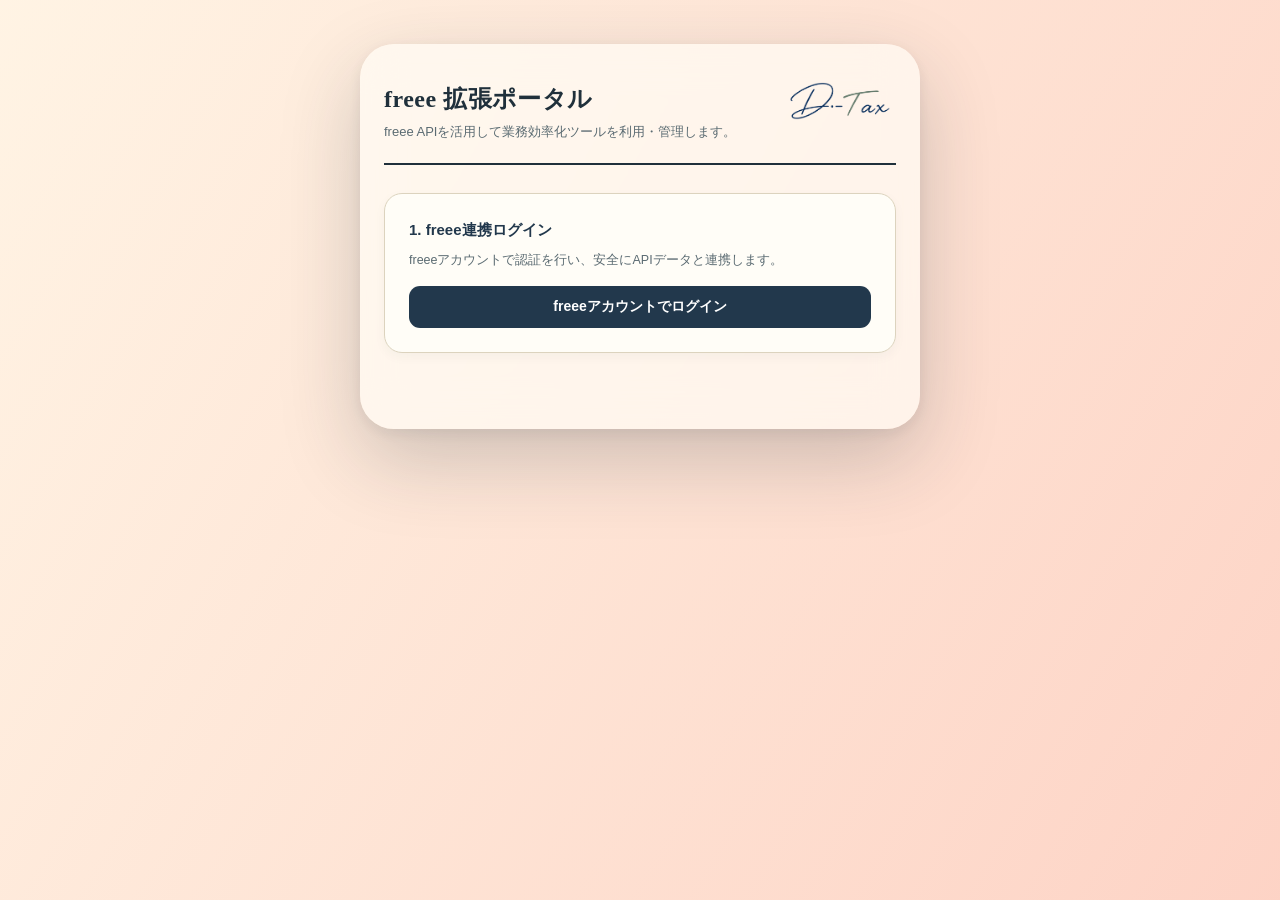
==== app/asset-scan.html @ dd0b2a71 "Add files via upload" ====
<!DOCTYPE html>
<html lang="ja">
<head>
  <meta charset="UTF-8">
  <meta name="viewport" content="width=device-width, initial-scale=1.0">
  <title>固定資産スキャン - freee拡張ポータル</title>
  <link rel="stylesheet" href="../css/common.css">
</head>
<body>
  <div class="bg-gradient"></div>

  <div class="page">
    <header>
      <div>
        <h1>固定資産スキャン</h1>
        <p>対象事業所: <b id="currentCompanyLabel" style="color:var(--ink);">読み込み中...</b></p>
      </div>
      <img src="../images/360097.png" alt="D-Tax" class="header-logo">
    </header>

    <div class="app-header-bar">
      <a href="../index.html" class="btn-nav">← ポータルへ戻る</a>
      <span class="app-tag">使用中：固定資産スキャン</span>
    </div>

    <div class="step-box">
      <div class="step-title">固定資産・減価償却のモレチェック</div>
      <button class="btn-primary" id="runAssetScanBtn" type="button">高額消耗品・資産候補をスキャンする</button>
      <div class="info-box">
        <b>【何を抽出するのか】</b><br>
        10万円以上の購入費用で「消耗品費」として処理されているものや、固定資産台帳への登録漏れ候補を抽出します。
      </div>
    </div>

    <div id="assetLoadingSection" class="loading-box hidden">
      <div class="spinner"></div>
      <div style="font-size: 13px; font-weight: 600; color: var(--navy);">仕訳データをスキャン中...</div>
    </div>

    <div id="assetResultSection" class="hidden">
      <div class="summary">
        <div class="summary-stats">
          <div class="stat"><span class="num danger" id="statAssetCount">0</span><span class="lbl">要確認の資産候補数</span></div>
        </div>
      </div>
      <div style="overflow-x: auto;">
        <table class="all-table">
          <thead>
            <tr><th>発生日</th><th>取引先 / 内容</th><th>金額</th><th>判定理由</th></tr>
          </thead>
          <tbody id="assetTableBody"></tbody>
        </table>
      </div>
    </div>

    <div class="error-box" id="errorBox"></div>
  </div>

  <script>
    (function () {
      "use strict";
      const token = sessionStorage.getItem('access_token');
      const companyId = sessionStorage.getItem('company_id');
      if (!token || !companyId) {
        window.location.href = '../index.html';
        return;
      }
      document.getElementById('currentCompanyLabel').textContent = sessionStorage.getItem('company_name');

      document.getElementById('runAssetScanBtn').addEventListener('click', async () => {
        const btn = document.getElementById('runAssetScanBtn');
        const loading = document.getElementById('assetLoadingSection');
        const result = document.getElementById('assetResultSection');
        result.classList.add('hidden');
        loading.classList.remove('hidden');
        btn.disabled = true;

        await new Promise(r => setTimeout(r, 1200));
        const mockData = [
          { date: '2026-08-15', content: 'ノートPC購入（PC専門店）', amount: '¥ 185,000', reason: '消耗品費で処理されています（10万円以上）' }
        ];
        const tbody = document.getElementById('assetTableBody');
        tbody.innerHTML = '';
        mockData.forEach(row => {
          tbody.innerHTML += `<tr><td>${row.date}</td><td><b>${row.content}</b></td><td>${row.amount}</td><td style="color:var(--red);">${row.reason}</td></tr>`;
        });
        document.getElementById('statAssetCount').textContent = mockData.length + ' 件';
        loading.classList.add('hidden');
        result.classList.remove('hidden');
        btn.disabled = false;
      });
    })();
  </script>
</body>
</html>
---- css/common.css ----
:root {
  --paper: #FAF7EF;
  --paper-deep: #F2EDE0;
  --ink: #20303B;
  --ink-soft: #5B6B72;
  --line: #DCD3BE;
  --line-soft: #EAE3D2;
  --red: #B23A2E;
  --red-soft: #F3E1DD;
  --amber: #A8792A;
  --amber-soft: #F1E6D2;
  --green: #2E6B4E;
  --green-soft: #DFEAE2;
  --navy: #22384C;
  --navy-soft: #2E4A63;
}

* { box-sizing: border-box; }

html, body {
  margin: 0;
  padding: 0;
  background: transparent;
  font-family: "Hiragino Sans", "Yu Gothic Medium", "Yu Gothic", "Meiryo", sans-serif;
  color: var(--ink);
  line-height: 1.6;
  min-height: 100%;
}

.bg-gradient {
  position: fixed;
  top: 0;
  left: 0;
  width: 100vw;
  height: 100vh;
  background: linear-gradient(120deg, #ffecd2 0%, #fcb69f 25%, #a18cd1 50%, #fbc2eb 75%, #8fd3f4 100%);
  background-size: 400% 400%;
  animation: gradientBG 15s ease infinite;
  opacity: 0.6;
  z-index: 1;
  pointer-events: none;
}

@keyframes gradientBG {
  0% { background-position: 0% 50%; }
  50% { background-position: 100% 50%; }
  100% { background-position: 0% 50%; }
}

.page {
  position: relative;
  z-index: 2;
  max-width: 560px;
  margin: 44px auto;
  padding: 36px 24px 56px;
  background: rgba(255, 253, 247, 0.65);
  backdrop-filter: blur(22px);
  -webkit-backdrop-filter: blur(22px);
  border-radius: 34px;
  box-shadow: 0 30px 80px rgba(32, 48, 59, 0.22), 0 4px 16px rgba(32, 48, 59, 0.08);
}

@media (max-width: 560px) {
  .page {
    margin: 0;
    border-radius: 0;
    min-height: 100vh;
    box-shadow: none;
  }
}

header {
  display: flex;
  align-items: flex-start;
  justify-content: space-between;
  gap: 16px;
  padding-bottom: 20px;
  border-bottom: 2px solid var(--ink);
  margin-bottom: 28px;
}

.header-logo {
  flex: none;
  height: 38px;
  width: auto;
  object-fit: contain;
  margin-top: 2px;
}

header h1 {
  font-family: "Hiragino Mincho ProN", "Yu Mincho", "Noto Serif JP", serif;
  font-size: 24px;
  font-weight: 600;
  margin: 0 0 4px;
  letter-spacing: .02em;
}

header p { margin: 0; color: var(--ink-soft); font-size: 13px; }

.step-box {
  background: #FFFDF7;
  border: 1px solid var(--line);
  border-radius: 18px;
  padding: 24px;
  margin-bottom: 20px;
  box-shadow: 0 4px 12px rgba(32, 48, 59, 0.04);
}

.step-title {
  font-weight: 700;
  font-size: 15px;
  margin-bottom: 8px;
  color: var(--navy);
  display: flex;
  align-items: center;
  gap: 8px;
}

.step-desc { font-size: 12.5px; color: var(--ink-soft); margin-bottom: 16px; }

.form-select, .form-input {
  width: 100%;
  padding: 10px;
  border-radius: 11px;
  border: 1px solid var(--line);
  background: #fff;
  font-size: 13.5px;
  color: var(--ink);
  margin-bottom: 12px;
}

.app-grid { display: grid; grid-template-columns: 1fr; gap: 12px; }

.app-card {
  display: flex;
  align-items: center;
  gap: 16px;
  border: 1.5px solid var(--line);
  background: #FFFDF7;
  border-radius: 14px;
  padding: 16px;
  cursor: pointer;
  text-decoration: none;
  transition: all 0.2s ease;
}

.app-card:hover { border-color: var(--navy); background: var(--paper-deep); transform: translateY(-2px); }
.app-card-icon { width: 48px; height: 48px; object-fit: contain; flex: none; }
.app-card-title { font-weight: 700; font-size: 14.5px; color: var(--navy); margin-bottom: 4px; }
.app-card-desc { font-size: 12px; color: var(--ink-soft); }

.app-header-bar {
  display: flex;
  align-items: center;
  justify-content: space-between;
  margin-bottom: 16px;
  flex-wrap: wrap;
  gap: 8px;
}

.btn-primary {
  background: var(--navy);
  color: #fff;
  border: none;
  padding: 12px 22px;
  border-radius: 11px;
  font-size: 14px;
  font-weight: 600;
  cursor: pointer;
  width: 100%;
  text-align: center;
}
.btn-primary:hover { background: var(--navy-soft); }
.btn-primary:disabled { background: var(--ink-soft); opacity: 0.6; cursor: not-allowed; }

.btn-secondary {
  background: #FFFDF7;
  color: var(--navy);
  border: 1.5px solid var(--navy);
  padding: 12px 22px;
  border-radius: 11px;
  font-size: 14px;
  font-weight: 600;
  cursor: pointer;
  width: 100%;
  text-align: center;
}
.btn-secondary:disabled { opacity: 0.6; cursor: not-allowed; }

.btn-nav {
  background: var(--paper-deep);
  border: 1px solid var(--line);
  color: var(--ink-soft);
  font-size: 11.5px;
  padding: 4px 10px;
  border-radius: 8px;
  cursor: pointer;
  text-decoration: none;
  display: inline-block;
}

.app-tag {
  font-size: 11px;
  font-weight: 700;
  color: var(--navy);
  background: var(--paper-deep);
  border: 1px solid var(--line);
  padding: 3px 10px;
  border-radius: 12px;
}

.date-range-grid { display: grid; grid-template-columns: 1fr 1fr; gap: 8px; }
.date-field { display: flex; flex-direction: column; gap: 2px; }
.date-field label { font-size: 10.5px; color: var(--ink-soft); }

.summary {
  display: flex;
  flex-wrap: wrap;
  gap: 12px;
  align-items: center;
  justify-content: space-between;
  margin: 16px 0 12px;
  padding: 12px 16px;
  background: var(--paper-deep);
  border: 1px solid var(--line-soft);
  border-radius: 14px;
}

.summary-stats { display: flex; gap: 16px; flex-wrap: wrap; }
.stat { display: flex; flex-direction: column; }
.stat .num { font-size: 18px; font-weight: 700; font-variant-numeric: tabular-nums; }
.stat .num.danger { color: var(--red); }
.stat .lbl { font-size: 10.5px; color: var(--ink-soft); }

.all-table { width: 100%; border-collapse: collapse; font-size: 12px; margin-top: 6px; }
.all-table th {
  text-align: left;
  font-size: 11px;
  color: var(--ink-soft);
  font-weight: 600;
  border-bottom: 1.5px solid var(--ink);
  padding: 8px;
}
.all-table td { padding: 8px; border-bottom: 1px solid var(--line-soft); vertical-align: top; }

.info-box {
  margin-top: 12px;
  padding: 12px;
  background: var(--paper-deep);
  border-radius: 10px;
  font-size: 12px;
  color: var(--ink-soft);
  line-height: 1.5;
}

.loading-box {
  display: flex;
  flex-direction: column;
  align-items: center;
  gap: 10px;
  padding: 20px 0;
}

.spinner {
  width: 32px;
  height: 32px;
  border: 3px solid var(--line);
  border-top-color: var(--navy);
  border-radius: 50%;
  animation: spin 0.8s linear infinite;
}

@keyframes spin { to { transform: rotate(360deg); } }

.error-box {
  margin-top: 16px;
  border: 1px solid var(--red);
  background: var(--red-soft);
  color: var(--red);
  padding: 12px 16px;
  border-radius: 11px;
  font-size: 13px;
  display: none;
}

.hidden { display: none !important; }
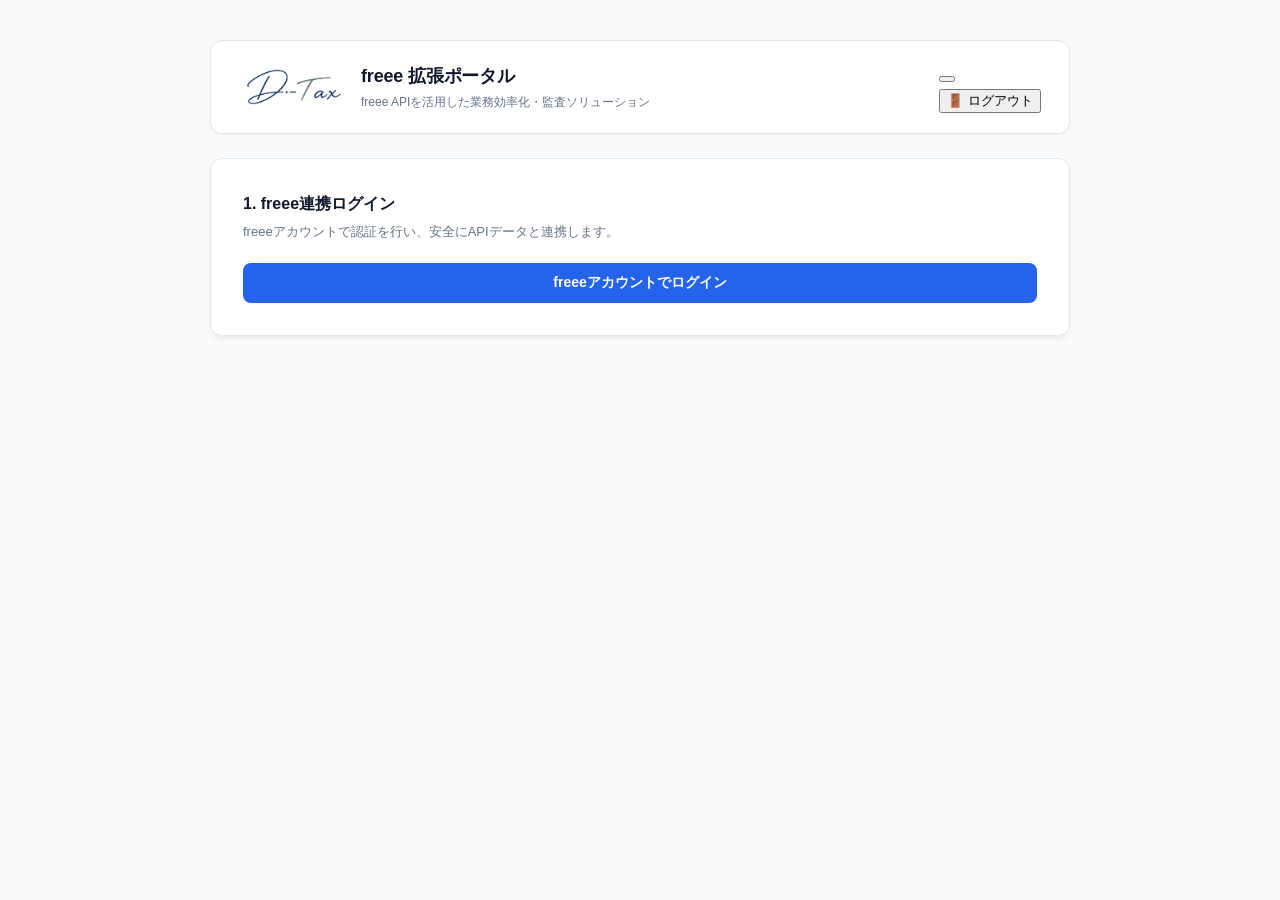
==== commit 638dac6b: "Update asset-scan.html" ====
--- a/app/asset-scan.html
+++ b/app/asset-scan.html
@@ -5,17 +5,117 @@
   <meta name="viewport" content="width=device-width, initial-scale=1.0">
   <title>固定資産スキャン - freee拡張ポータル</title>
   <link rel="stylesheet" href="../css/common.css">
+  <style>
+    .app-header-bar {
+      display: flex;
+      justify-content: space-between;
+      align-items: center;
+      margin-bottom: 24px;
+    }
+    .app-tag {
+      font-size: 12px;
+      color: var(--text-muted);
+      background: var(--surface);
+      border: 1px solid var(--border);
+      padding: 6px 12px;
+      border-radius: 6px;
+    }
+    .info-box {
+      background: var(--primary-light);
+      border: 1px solid rgba(37, 99, 235, 0.2);
+      color: var(--text-main);
+      padding: 14px 16px;
+      border-radius: 8px;
+      font-size: 13px;
+      margin-top: 16px;
+      line-height: 1.6;
+    }
+    .loading-box {
+      text-align: center;
+      padding: 40px;
+      background: var(--surface);
+      border: 1px solid var(--border);
+      border-radius: var(--radius);
+      margin-bottom: 24px;
+      box-shadow: var(--shadow-sm);
+    }
+    .spinner {
+      width: 32px;
+      height: 32px;
+      border: 3px solid var(--border);
+      border-top-color: var(--primary);
+      border-radius: 50%;
+      animation: spin 0.8s linear infinite;
+      margin: 0 auto 12px;
+    }
+    @keyframes spin { to { transform: rotate(360deg); } }
+    .summary {
+      background: var(--surface);
+      border: 1px solid var(--border);
+      border-radius: var(--radius);
+      padding: 20px;
+      margin-bottom: 16px;
+      box-shadow: var(--shadow-sm);
+    }
+    .summary-stats {
+      display: flex;
+      gap: 20px;
+    }
+    .stat .num {
+      font-size: 24px;
+      font-weight: 700;
+      display: block;
+    }
+    .stat .num.danger { color: var(--danger-text); }
+    .stat .lbl {
+      font-size: 12px;
+      color: var(--text-muted);
+    }
+    .all-table {
+      width: 100%;
+      border-collapse: collapse;
+      background: var(--surface);
+      border: 1px solid var(--border);
+      border-radius: var(--radius);
+      overflow: hidden;
+      box-shadow: var(--shadow-sm);
+    }
+    .all-table th, .all-table td {
+      padding: 12px 16px;
+      text-align: left;
+      font-size: 13px;
+      border-bottom: 1px solid var(--border);
+    }
+    .all-table th {
+      background: var(--bg);
+      font-weight: 600;
+      color: var(--text-muted);
+    }
+    .all-table tr:last-child td { border-bottom: none; }
+  </style>
 </head>
 <body>
-  <div class="bg-gradient"></div>
+  <div class="cursor-glow" id="cursorGlow"></div>
+  <div class="cursor-dot" id="cursorDot"></div>
 
   <div class="page">
     <header>
-      <div>
-        <h1>固定資産スキャン</h1>
-        <p>対象事業所: <b id="currentCompanyLabel" style="color:var(--ink);">読み込み中...</b></p>
-      </div>
-      <img src="../images/360097.png" alt="D-Tax" class="header-logo">
+      <div class="header-left">
+        <img src="../images/360097.png" alt="D-Tax Logo" class="header-logo">
+        <div class="header-title-area">
+          <h1>固定資産スキャン</h1>
+          <p>対象事業所: <b id="currentCompanyLabel" style="color:var(--text-main);">読み込み中...</b></p>
+        </div>
+      </div>
+      
+      <div class="menu-container">
+        <button class="hamburger-btn" id="hamburgerBtn" aria-label="メニューを開く" type="button">
+          <span></span><span></span><span></span>
+        </button>
+        <div class="dropdown-menu" id="dropdownMenu">
+          <button class="dropdown-item" id="logoutBtn" type="button"><span>🚪</span> ログアウト</button>
+        </div>
+      </div>
     </header>
 
     <div class="app-header-bar">
@@ -25,16 +125,18 @@
 
     <div class="step-box">
       <div class="step-title">固定資産・減価償却のモレチェック</div>
+      <div class="step-desc">10万円以上の購入費用で「消耗品費」として処理されているものや、固定資産台帳への登録漏れ候補を抽出します。</div>
       <button class="btn-primary" id="runAssetScanBtn" type="button">高額消耗品・資産候補をスキャンする</button>
+      
       <div class="info-box">
         <b>【何を抽出するのか】</b><br>
-        10万円以上の購入費用で「消耗品費」として処理されているものや、固定資産台帳への登録漏れ候補を抽出します。
+        10万円以上の購入費用で「消耗品費」や「工具器具備品」として処理されているデータを検出します。
       </div>
     </div>
 
     <div id="assetLoadingSection" class="loading-box hidden">
       <div class="spinner"></div>
-      <div style="font-size: 13px; font-weight: 600; color: var(--navy);">仕訳データをスキャン中...</div>
+      <div style="font-size: 13px; font-weight: 600; color: var(--text-main);">仕訳データをスキャン中...</div>
     </div>
 
     <div id="assetResultSection" class="hidden">
@@ -59,12 +161,44 @@
   <script>
     (function () {
       "use strict";
+      // カーソル・演出処理
+      const cursorDot = document.getElementById('cursorDot');
+      const cursorGlow = document.getElementById('cursorGlow');
+      let mouseX = 0, mouseY = 0, glowX = 0, glowY = 0;
+      window.addEventListener('mousemove', (e) => {
+        mouseX = e.clientX; mouseY = e.clientY;
+        cursorDot.style.opacity = '1'; cursorGlow.style.opacity = '1';
+        cursorDot.style.left = `${mouseX}px`; cursorDot.style.top = `${mouseY}px`;
+      });
+      function animateGlow() {
+        glowX += (mouseX - glowX) * 0.15; glowY += (mouseY - glowY) * 0.15;
+        cursorGlow.style.left = `${glowX}px`; cursorGlow.style.top = `${glowY}px`;
+        requestAnimationFrame(animateGlow);
+      }
+      animateGlow();
+      window.addEventListener('click', (e) => {
+        const ripple = document.createElement('div');
+        ripple.className = 'ripple-wave';
+        ripple.style.left = `${e.clientX}px`; ripple.style.top = `${e.clientY}px`;
+        document.body.appendChild(ripple);
+        setTimeout(() => ripple.remove(), 800);
+      });
+
+      // ハンバーガーメニュー
+      const hamburgerBtn = document.getElementById('hamburgerBtn');
+      const dropdownMenu = document.getElementById('dropdownMenu');
+      const logoutBtn = document.getElementById('logoutBtn');
+      hamburgerBtn.addEventListener('click', (e) => { e.stopPropagation(); dropdownMenu.classList.toggle('show'); });
+      window.addEventListener('click', () => dropdownMenu.classList.remove('show'));
+      dropdownMenu.addEventListener('click', (e) => e.stopPropagation());
+      logoutBtn.addEventListener('click', () => {
+        if (confirm('ログアウトしますか？')) { sessionStorage.clear(); window.location.href = '../index.html'; }
+      });
+
+      // アプリ固有ロジック
       const token = sessionStorage.getItem('access_token');
       const companyId = sessionStorage.getItem('company_id');
-      if (!token || !companyId) {
-        window.location.href = '../index.html';
-        return;
-      }
+      if (!token || !companyId) { window.location.href = '../index.html'; return; }
       document.getElementById('currentCompanyLabel').textContent = sessionStorage.getItem('company_name');
 
       document.getElementById('runAssetScanBtn').addEventListener('click', async () => {
@@ -75,21 +209,50 @@
         loading.classList.remove('hidden');
         btn.disabled = true;
 
-        await new Promise(r => setTimeout(r, 1200));
-        const mockData = [
-          { date: '2026-08-15', content: 'ノートPC購入（PC専門店）', amount: '¥ 185,000', reason: '消耗品費で処理されています（10万円以上）' }
-        ];
-        const tbody = document.getElementById('assetTableBody');
-        tbody.innerHTML = '';
-        mockData.forEach(row => {
-          tbody.innerHTML += `<tr><td>${row.date}</td><td><b>${row.content}</b></td><td>${row.amount}</td><td style="color:var(--red);">${row.reason}</td></tr>`;
-        });
-        document.getElementById('statAssetCount').textContent = mockData.length + ' 件';
-        loading.classList.add('hidden');
-        result.classList.remove('hidden');
-        btn.disabled = false;
+        try {
+          const res = await fetch(`https://api.freee.co.jp/api/1/deals?company_id=${companyId}&limit=100`, {
+            headers: { 'Authorization': `Bearer ${token}`, 'accept': 'application/json' }
+          });
+          if (!res.ok) throw new Error(`APIエラー: ${res.status}`);
+          const data = await res.json();
+          const deals = data.deals || [];
+
+          const assetCandidates = [];
+          deals.forEach(d => {
+            d.details.forEach(det => {
+              const accName = det.account_item_name || '';
+              if ((accName.includes('消耗品') || accName.includes('工具器具備品')) && det.amount >= 100000) {
+                assetCandidates.push({
+                  date: d.issue_date,
+                  content: `${d.partner_name || '取引先不明'} (${accName})`,
+                  amount: det.amount,
+                  reason: `${accName}として処理されていますが 10万円以上です（固定資産・一括償却等の検討推奨）`
+                });
+              }
+            });
+          });
+
+          const tbody = document.getElementById('assetTableBody');
+          tbody.innerHTML = '';
+          if (assetCandidates.length === 0) {
+            tbody.innerHTML = '<tr><td colspan="4" style="text-align:center; color:var(--text-muted);">高額な消耗品費等の資産候補は見つかりませんでした。</td></tr>';
+          } else {
+            assetCandidates.forEach(row => {
+              tbody.innerHTML += `<tr><td>${row.date}</td><td><b>${row.content}</b></td><td>¥ ${row.amount.toLocaleString()}</td><td style="color:var(--danger-text);">${row.reason}</td></tr>`;
+            });
+          }
+
+          document.getElementById('statAssetCount').textContent = assetCandidates.length + ' 件';
+          loading.classList.add('hidden');
+          result.classList.remove('hidden');
+        } catch (err) {
+          alert('データ取得に失敗しました: ' + err.message);
+          loading.classList.add('hidden');
+        } finally {
+          btn.disabled = false;
+        }
       });
     })();
   </script>
 </body>
-</html>+</html>
--- a/css/common.css
+++ b/css/common.css
@@ -1,286 +1,329 @@
 :root {
-  --paper: #FAF7EF;
-  --paper-deep: #F2EDE0;
-  --ink: #20303B;
-  --ink-soft: #5B6B72;
-  --line: #DCD3BE;
-  --line-soft: #EAE3D2;
-  --red: #B23A2E;
-  --red-soft: #F3E1DD;
-  --amber: #A8792A;
-  --amber-soft: #F1E6D2;
-  --green: #2E6B4E;
-  --green-soft: #DFEAE2;
-  --navy: #22384C;
-  --navy-soft: #2E4A63;
-}
-
-* { box-sizing: border-box; }
+  --bg: #F8FAFC;
+  --surface: #FFFFFF;
+  --border: #E2E8F0;
+  --border-hover: #CBD5E1;
+  --text-main: #0F172A;
+  --text-muted: #64748B;
+  --primary: #2563EB;
+  --primary-hover: #1D4ED8;
+  --primary-light: #EFF6FF;
+  --danger-bg: #FEF2F2;
+  --danger-border: #FCA5A5;
+  --danger-text: #DC2626;
+  --radius: 12px;
+  --shadow-sm: 0 1px 2px 0 rgba(0, 0, 0, 0.05);
+  --shadow-md: 0 4px 6px -1px rgba(0, 0, 0, 0.05), 0 2px 4px -2px rgba(0, 0, 0, 0.05);
+  --shadow-lg: 0 10px 15px -3px rgba(0, 0, 0, 0.05), 0 4px 6px -4px rgba(0, 0, 0, 0.05);
+}
+
+* {
+  box-sizing: border-box;
+}
 
 html, body {
   margin: 0;
   padding: 0;
-  background: transparent;
-  font-family: "Hiragino Sans", "Yu Gothic Medium", "Yu Gothic", "Meiryo", sans-serif;
-  color: var(--ink);
+  background-color: var(--bg);
+  font-family: -apple-system, BlinkMacSystemFont, "Segoe UI", Roboto, "Helvetica Neue", Arial, "Hiragino Sans", "Meiryo", sans-serif;
+  color: var(--text-main);
   line-height: 1.6;
-  min-height: 100%;
-}
-
-.bg-gradient {
+  min-height: 100vh;
+  overflow-x: hidden;
+}
+
+/* 後ろから2番目の背面に配置する虹色ブラー */
+.cursor-glow {
   position: fixed;
   top: 0;
   left: 0;
-  width: 100vw;
-  height: 100vh;
-  background: linear-gradient(120deg, #ffecd2 0%, #fcb69f 25%, #a18cd1 50%, #fbc2eb 75%, #8fd3f4 100%);
-  background-size: 400% 400%;
-  animation: gradientBG 15s ease infinite;
-  opacity: 0.6;
-  z-index: 1;
+  width: 200px;
+  height: 200px;
+  background: radial-gradient(
+    circle,
+    rgba(255, 105, 180, 0.5) 0%,
+    rgba(161, 140, 209, 0.45) 40%,
+    rgba(135, 206, 250, 0.45) 70%,
+    transparent 85%
+  );
+  border-radius: 50%;
+  filter: blur(40px);
   pointer-events: none;
-}
-
-@keyframes gradientBG {
-  0% { background-position: 0% 50%; }
-  50% { background-position: 100% 50%; }
-  100% { background-position: 0% 50%; }
+  z-index: 1; /* 背景（body）のすぐ上、コンテンツ（z-index: 2以上）の下 */
+  transform: translate(-50%, -50%);
+  opacity: 0;
+  transition: opacity 0.3s ease;
+}
+
+/* クリック時に広がるリッチな波紋エフェクト */
+.ripple-wave {
+  position: fixed;
+  top: 0;
+  left: 0;
+  width: 150px;
+  height: 150px;
+  background: radial-gradient(
+    circle,
+    rgba(255, 182, 193, 0.65) 0%,
+    rgba(251, 194, 235, 0.6) 25%,
+    rgba(161, 140, 209, 0.55) 50%,
+    rgba(143, 211, 244, 0.55) 70%,
+    transparent 85%
+  );
+  border-radius: 50%;
+  filter: blur(25px);
+  pointer-events: none;
+  z-index: 3;
+  transform: translate(-50%, -50%);
+  animation: waveAnimation 0.8s cubic-bezier(0.1, 0.8, 0.3, 1) forwards;
+}
+
+@keyframes waveAnimation {
+  0% {
+    width: 50px;
+    height: 50px;
+    opacity: 0.95;
+  }
+  100% {
+    width: 350px;
+    height: 350px;
+    opacity: 0;
+  }
+}
+
+/* カスタムカーソル（◎の形） */
+.cursor-dot {
+  position: fixed;
+  top: 0;
+  left: 0;
+  width: 24px;
+  height: 24px;
+  border: 2px solid #333;
+  border-radius: 50%;
+  pointer-events: none;
+  z-index: 9999;
+  transform: translate(-50%, -50%);
+  display: flex;
+  justify-content: center;
+  align-items: center;
+  opacity: 0;
+  transition: opacity 0.3s;
+}
+.cursor-dot::after {
+  content: "";
+  width: 6px;
+  height: 6px;
+  background-color: #333;
+  border-radius: 50%;
 }
 
 .page {
   position: relative;
-  z-index: 2;
-  max-width: 560px;
-  margin: 44px auto;
-  padding: 36px 24px 56px;
-  background: rgba(255, 253, 247, 0.65);
-  backdrop-filter: blur(22px);
-  -webkit-backdrop-filter: blur(22px);
-  border-radius: 34px;
-  box-shadow: 0 30px 80px rgba(32, 48, 59, 0.22), 0 4px 16px rgba(32, 48, 59, 0.08);
-}
-
-@media (max-width: 560px) {
+  z-index: 2; /* 虹色ブラー（z-index: 1）の上、UIコンテンツを明確に前面に配置 */
+  max-width: 900px;
+  margin: 40px auto;
+  padding: 0 20px 60px;
+}
+
+@media (max-width: 768px) {
   .page {
-    margin: 0;
-    border-radius: 0;
-    min-height: 100vh;
-    box-shadow: none;
+    margin: 20px auto;
   }
 }
 
+/* ヘッダー */
 header {
   display: flex;
-  align-items: flex-start;
+  align-items: center;
   justify-content: space-between;
-  gap: 16px;
-  padding-bottom: 20px;
-  border-bottom: 2px solid var(--ink);
-  margin-bottom: 28px;
+  background: var(--surface);
+  border: 1px solid var(--border);
+  border-radius: var(--radius);
+  padding: 20px 28px;
+  margin-bottom: 24px;
+  box-shadow: var(--shadow-sm);
+}
+
+.header-left {
+  display: flex;
+  align-items: center;
+  gap: 14px;
 }
 
 .header-logo {
-  flex: none;
-  height: 38px;
+  height: 36px;
   width: auto;
   object-fit: contain;
-  margin-top: 2px;
-}
-
-header h1 {
-  font-family: "Hiragino Mincho ProN", "Yu Mincho", "Noto Serif JP", serif;
-  font-size: 24px;
-  font-weight: 600;
-  margin: 0 0 4px;
-  letter-spacing: .02em;
-}
-
-header p { margin: 0; color: var(--ink-soft); font-size: 13px; }
-
+}
+
+.header-title-area h1 {
+  font-size: 18px;
+  font-weight: 700;
+  margin: 0 0 2px;
+  color: var(--text-main);
+  letter-spacing: -0.01em;
+}
+
+.header-title-area p {
+  margin: 0;
+  color: var(--text-muted);
+  font-size: 12px;
+}
+
+/* ナビゲーションボタン */
+.btn-nav {
+  background: var(--surface);
+  border: 1px solid var(--border);
+  color: var(--text-muted);
+  font-size: 12px;
+  padding: 6px 12px;
+  border-radius: 6px;
+  cursor: pointer;
+  text-decoration: none;
+  display: inline-flex;
+  align-items: center;
+  gap: 4px;
+  font-weight: 500;
+  transition: all 0.2s;
+}
+
+.btn-nav:hover {
+  background: var(--bg);
+  color: var(--text-main);
+  border-color: var(--border-hover);
+}
+
+/* ステップ・ボックス（メインカード） */
 .step-box {
-  background: #FFFDF7;
-  border: 1px solid var(--line);
-  border-radius: 18px;
-  padding: 24px;
-  margin-bottom: 20px;
-  box-shadow: 0 4px 12px rgba(32, 48, 59, 0.04);
+  background: var(--surface);
+  border: 1px solid var(--border);
+  border-radius: var(--radius);
+  padding: 32px;
+  margin-bottom: 24px;
+  box-shadow: var(--shadow-md);
 }
 
 .step-title {
   font-weight: 700;
-  font-size: 15px;
-  margin-bottom: 8px;
-  color: var(--navy);
+  font-size: 16px;
+  margin-bottom: 6px;
+  color: var(--text-main);
   display: flex;
   align-items: center;
   gap: 8px;
 }
 
-.step-desc { font-size: 12.5px; color: var(--ink-soft); margin-bottom: 16px; }
-
+.step-desc {
+  font-size: 13px;
+  color: var(--text-muted);
+  margin-bottom: 20px;
+}
+
+/* フォーム要素 */
 .form-select, .form-input {
   width: 100%;
-  padding: 10px;
-  border-radius: 11px;
-  border: 1px solid var(--line);
-  background: #fff;
-  font-size: 13.5px;
-  color: var(--ink);
-  margin-bottom: 12px;
-}
-
-.app-grid { display: grid; grid-template-columns: 1fr; gap: 12px; }
-
-.app-card {
-  display: flex;
-  align-items: center;
-  gap: 16px;
-  border: 1.5px solid var(--line);
-  background: #FFFDF7;
-  border-radius: 14px;
-  padding: 16px;
-  cursor: pointer;
-  text-decoration: none;
-  transition: all 0.2s ease;
-}
-
-.app-card:hover { border-color: var(--navy); background: var(--paper-deep); transform: translateY(-2px); }
-.app-card-icon { width: 48px; height: 48px; object-fit: contain; flex: none; }
-.app-card-title { font-weight: 700; font-size: 14.5px; color: var(--navy); margin-bottom: 4px; }
-.app-card-desc { font-size: 12px; color: var(--ink-soft); }
-
-.app-header-bar {
-  display: flex;
-  align-items: center;
-  justify-content: space-between;
+  padding: 10px 14px;
+  border-radius: 8px;
+  border: 1px solid var(--border);
+  background: var(--surface);
+  font-size: 14px;
+  color: var(--text-main);
   margin-bottom: 16px;
-  flex-wrap: wrap;
-  gap: 8px;
-}
-
+  transition: border-color 0.2s, box-shadow 0.2s;
+}
+
+.form-select:focus, .form-input:focus {
+  outline: none;
+  border-color: var(--primary);
+  box-shadow: 0 0 0 3px rgba(37, 99, 235, 0.1);
+}
+
+/* ボタン類 */
 .btn-primary {
-  background: var(--navy);
+  background: var(--primary);
   color: #fff;
   border: none;
-  padding: 12px 22px;
-  border-radius: 11px;
+  padding: 11px 20px;
+  border-radius: 8px;
   font-size: 14px;
   font-weight: 600;
   cursor: pointer;
   width: 100%;
   text-align: center;
-}
-.btn-primary:hover { background: var(--navy-soft); }
-.btn-primary:disabled { background: var(--ink-soft); opacity: 0.6; cursor: not-allowed; }
-
-.btn-secondary {
-  background: #FFFDF7;
-  color: var(--navy);
-  border: 1.5px solid var(--navy);
-  padding: 12px 22px;
-  border-radius: 11px;
-  font-size: 14px;
-  font-weight: 600;
-  cursor: pointer;
-  width: 100%;
-  text-align: center;
-}
-.btn-secondary:disabled { opacity: 0.6; cursor: not-allowed; }
-
-.btn-nav {
-  background: var(--paper-deep);
-  border: 1px solid var(--line);
-  color: var(--ink-soft);
-  font-size: 11.5px;
-  padding: 4px 10px;
-  border-radius: 8px;
+  transition: background 0.2s, box-shadow 0.2s;
+  box-shadow: var(--shadow-sm);
+}
+
+.btn-primary:hover {
+  background: var(--primary-hover);
+  box-shadow: var(--shadow-md);
+}
+
+/* アプリ一覧グリッド */
+.app-grid {
+  display: grid;
+  grid-template-columns: 1fr;
+  gap: 14px;
+  margin-top: 16px;
+}
+
+.app-card {
+  display: flex;
+  align-items: center;
+  gap: 18px;
+  border: 1px solid var(--border);
+  background: var(--surface);
+  border-radius: 10px;
+  padding: 18px 20px;
   cursor: pointer;
   text-decoration: none;
-  display: inline-block;
-}
-
-.app-tag {
-  font-size: 11px;
-  font-weight: 700;
-  color: var(--navy);
-  background: var(--paper-deep);
-  border: 1px solid var(--line);
-  padding: 3px 10px;
-  border-radius: 12px;
-}
-
-.date-range-grid { display: grid; grid-template-columns: 1fr 1fr; gap: 8px; }
-.date-field { display: flex; flex-direction: column; gap: 2px; }
-.date-field label { font-size: 10.5px; color: var(--ink-soft); }
-
-.summary {
-  display: flex;
-  flex-wrap: wrap;
-  gap: 12px;
-  align-items: center;
-  justify-content: space-between;
-  margin: 16px 0 12px;
-  padding: 12px 16px;
-  background: var(--paper-deep);
-  border: 1px solid var(--line-soft);
-  border-radius: 14px;
-}
-
-.summary-stats { display: flex; gap: 16px; flex-wrap: wrap; }
-.stat { display: flex; flex-direction: column; }
-.stat .num { font-size: 18px; font-weight: 700; font-variant-numeric: tabular-nums; }
-.stat .num.danger { color: var(--red); }
-.stat .lbl { font-size: 10.5px; color: var(--ink-soft); }
-
-.all-table { width: 100%; border-collapse: collapse; font-size: 12px; margin-top: 6px; }
-.all-table th {
-  text-align: left;
-  font-size: 11px;
-  color: var(--ink-soft);
+  transition: all 0.2s ease;
+  box-shadow: var(--shadow-sm);
+}
+
+.app-card:hover {
+  border-color: var(--primary);
+  background: var(--primary-light);
+  transform: translateY(-1px);
+  box-shadow: var(--shadow-md);
+}
+
+.app-card-icon {
+  width: 44px;
+  height: 44px;
+  object-fit: contain;
+  flex: none;
+}
+
+.app-card-content {
+  flex: 1;
+}
+
+.app-card-title {
   font-weight: 600;
-  border-bottom: 1.5px solid var(--ink);
-  padding: 8px;
-}
-.all-table td { padding: 8px; border-bottom: 1px solid var(--line-soft); vertical-align: top; }
-
-.info-box {
-  margin-top: 12px;
-  padding: 12px;
-  background: var(--paper-deep);
-  border-radius: 10px;
+  font-size: 14.5px;
+  color: var(--text-main);
+  margin-bottom: 4px;
+}
+
+.app-card-desc {
   font-size: 12px;
-  color: var(--ink-soft);
+  color: var(--text-muted);
   line-height: 1.5;
 }
 
-.loading-box {
-  display: flex;
-  flex-direction: column;
-  align-items: center;
-  gap: 10px;
-  padding: 20px 0;
-}
-
-.spinner {
-  width: 32px;
-  height: 32px;
-  border: 3px solid var(--line);
-  border-top-color: var(--navy);
-  border-radius: 50%;
-  animation: spin 0.8s linear infinite;
-}
-
-@keyframes spin { to { transform: rotate(360deg); } }
-
+/* エラーボックス */
 .error-box {
   margin-top: 16px;
-  border: 1px solid var(--red);
-  background: var(--red-soft);
-  color: var(--red);
+  border: 1px solid var(--danger-border);
+  background: var(--danger-bg);
+  color: var(--danger-text);
   padding: 12px 16px;
-  border-radius: 11px;
+  border-radius: 8px;
   font-size: 13px;
   display: none;
 }
 
-.hidden { display: none !important; }
+.hidden {
+  display: none !important;
+}
